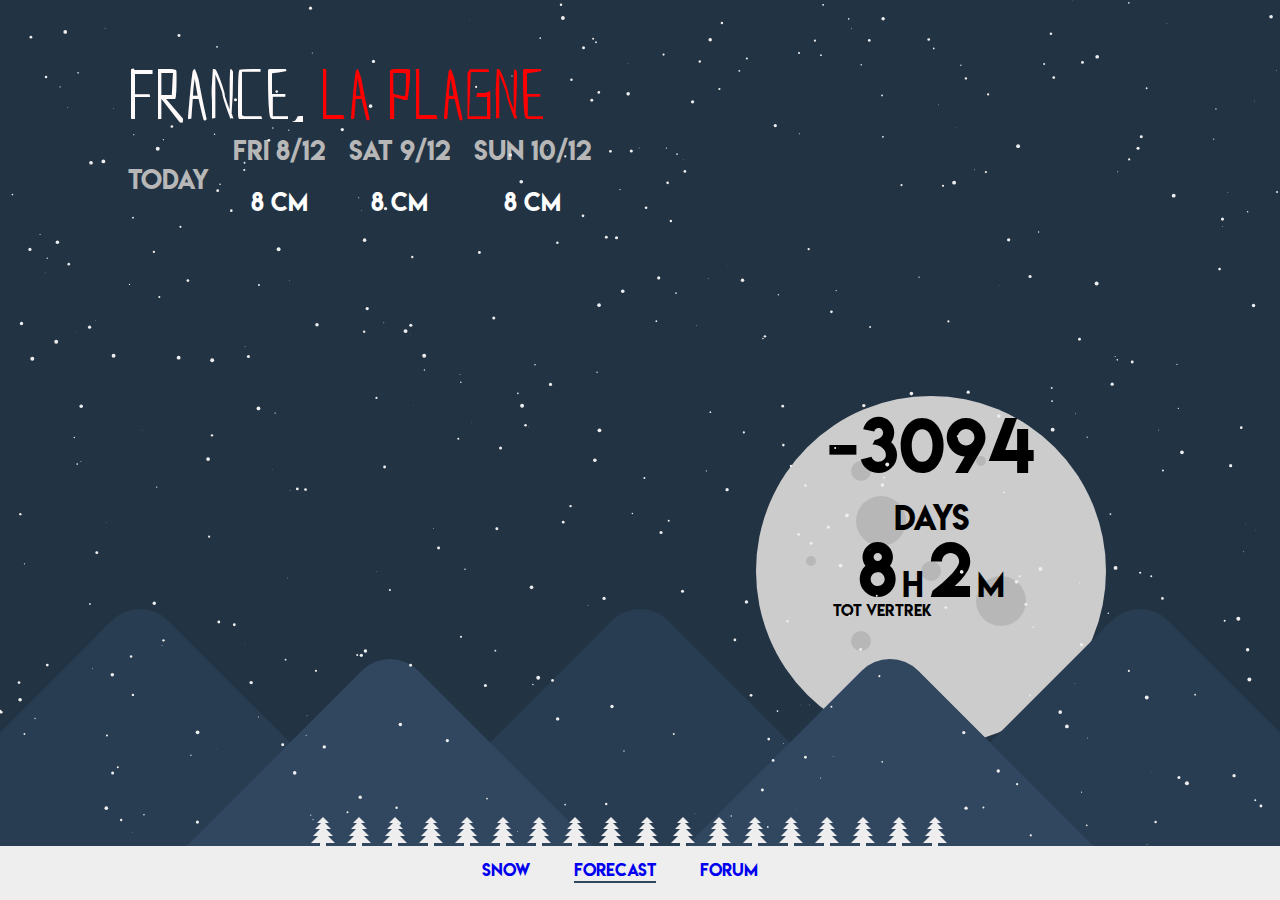
==== forecast.html @ 16a93467 "files direct in map" ====
<!DOCTYPE html>
<html>
<head>
  <meta charset="UTF-8">
  <title>
      Forecast - La Plagne Countdown
  </title>
      <link rel="stylesheet" href="css/style.css">
      <link rel="stylesheet" href="css/contentstyle.css">
      <meta name="viewport" content="width=device-width, initial-scale=1.0"/>
      <script src="https://ajax.googleapis.com/ajax/libs/jquery/1.11.3/jquery.min.js"></script>
</head>

<body>
  <div class='landscape'>
  <div class='moon'></div>
  <div class='hills'>
    <div></div>
    <div></div>
    <div></div>
    <div></div>
    <div></div>
  </div>
  <div class='tree'>
    <div>
      <span></span>
    </div>
    <div>
      <span></span>
    </div>
    <div>
      <span></span>
    </div>
    <div>
      <span></span>
    </div>
    <div>
      <span></span>
    </div>
    <div>
      <span></span>
    </div>
    <div>
      <span></span>
    </div>
    <div>
      <span></span>
    </div>
    <div>
      <span></span>
    </div>
    <div>
      <span></span>
    </div>
    <div>
      <span></span>
    </div>
    <div>
      <span></span>
    </div>
    <div>
      <span></span>
    </div>
    <div>
      <span></span>
    </div>
    <div>
      <span></span>
    </div>
    <div>
      <span></span>
    </div>
    <div>
      <span></span>
    </div>
    <div>
      <span></span>
    </div>
  </div>
  <div class="content">
      <span id='major-title'>France, </span>
      <span id='major-title-red'>La Plagne</span>
      <div class='forecast-content'>
          <span class="forecast-item">
              <p id="daytoday" class="date">TODAY</p>
              <img id="imgtoday" class="weathericon">
              <p id="cmtoday" class="cmtext"></p>
              <p id="temptoday" class="cmtext"></p>
              <p id="freeztoday" class="cmtext"></p>
          </span>
          <span class="forecast-item">
                <p id="dayadd1" class="date">FRI 8/12</p>
                <img id="imgadd1" class="weathericon">
                <p id="cmadd1" class="cmtext">8 cM</p>
                <p id="tempadd1" class="cmtext"></p>
                <p id="freezadd1" class="cmtext"></p>
            </span>
            <span class="forecast-item">
                    <p id="dayadd2" class="date">SAT 9/12</p>
                    <img id="imgadd2" class="weathericon">
                    <p id="cmadd2" class="cmtext">8 cM</p>
                    <p id="tempadd2" class="cmtext"></p>
                    <p id="freezadd2" class="cmtext"></p>
                </span>
                <span class="forecast-item">
                        <p id="dayadd3" class="date">SUN 10/12</p>
                        <img id="imgadd3" class="weathericon">
                        <p id="cmadd3" class="cmtext">8 cM</p>
                        <p id="tempadd3" class="cmtext"></p>
                        <p id="freezadd3" class="cmtext"></p>
                    </span>
      </div>
    </div>
  <div class="countdown">
    <span id="daysto" class="countdownbig">96</span>
    <span class="countdownlittle">DAYS</span>
    <p id="countdownsec">
      <span id="hrsto" class="countdownbig">2</span>
      <span class="countdownlittle">H</span>
      <span id="minto" class="countdownbig">54</span>
      <span class="countdownlittle">M</span>
    </p>
    <p id="kleintotvertrek">TOT VERTREK</p>
    
  </div>
</div>
<div id="nav">
        <a href="index.html"  >SNOW</a>
        <a href="forecast.html" style="border-bottom: 2px solid #30475f;">FORECAST</a>
        <a href="form.html" >FORUM</a>
      </div>
<canvas id='snow'></canvas>
  
    <script  src="js/index.js"></script>
    <script  src="js/api.js"></script>

</body>
</html>
---- css/style.css ----
* {
  margin: 0;
  padding: 0;
  box-sizing: border-box;
}

*:before, *:after {
  content: '';
  display: block;
  position: absolute;
}

html, body {
  height: 100%;
  background: #eee;
  overflow: hidden;
}

.landscape {
  position: relative;
  height: 94%;
  background: #234;
  overflow: hidden;
}

.moon {
  position: absolute;
  left: 63%;
  bottom: 100px;
  width: 350px;
  height: 350px;
  margin: 0 0 0 -50px;
  border-radius: 50%;
  background: #ccc;
}

.moon:after {
  top: 100px;
  left: 100px;
  width: 50px;
  height: 50px;
  border-radius: 50%;
  background: rgba(0, 0, 0, 0.1);
  box-shadow: 120px 80px 0 rgba(0, 0, 0, 0.1), 100px -60px 0 -20px rgba(0, 0, 0, 0.1), -70px 40px 0 -20px rgba(0, 0, 0, 0.1), -20px -50px 0 -15px rgba(0, 0, 0, 0.1), -20px 120px 0 -15px rgba(0, 0, 0, 0.1), 50px 50px 0 -15px rgba(0, 0, 0, 0.1);
}

.tree {
  position: absolute;
  left: 50%;
  bottom: 0;
  margin: 0 0 0 -320px;
}

.tree div {
  position: relative;
  float: left;
  display: block;
  width: 6px;
  height: 8px;
  margin: 0 30px -5px 0;
  background: #eee;
}

.tree div:before {
  bottom: 8px;
  border: solid transparent;
  content: " ";
  height: 0;
  width: 0;
  position: absolute;
  border-bottom-color: #eee;
  border-width: 12px;
  left: 50%;
  margin-left: -12px;
}

.tree div:after {
  bottom: 15px;
  border: solid transparent;
  content: " ";
  height: 0;
  width: 0;
  position: absolute;
  border-bottom-color: #eee;
  border-width: 10px;
  left: 50%;
  margin-left: -10px;
}

.tree div span:before {
  bottom: 22px;
  border: solid transparent;
  content: " ";
  height: 0;
  width: 0;
  position: absolute;
  border-bottom-color: #eee;
  border-width: 8px;
  left: 50%;
  margin-left: -8px;
}

.tree div span:after {
  bottom: 28px;
  border: solid transparent;
  content: " ";
  height: 0;
  width: 0;
  position: absolute;
  border-bottom-color: #eee;
  border-width: 6px;
  left: 50%;
  margin-left: -6px;
}

.hills {
  position: absolute;
  left: 50%;
  bottom: 0;
}

.hills div {
  overflow: hidden;
  border-radius: 8%;
  transform: rotate(45deg);
}

.hills div:nth-child(1),
.hills div:nth-child(2),
.hills div:nth-child(3) {
  position: absolute;
  bottom: -350px;
  width: 500px;
  height: 500px;
  background: #293d52;
}

.hills div:nth-child(1) {
  left: -750px;
}

.hills div:nth-child(2) {
  left: -250px;
}

.hills div:nth-child(3) {
  left: 250px;
}

.hills div:nth-child(4),
.hills div:nth-child(5) {
  position: absolute;
  bottom: -400px;
  left: -600px;
  width: 500px;
  height: 500px;
  background: #30475f;
}

.hills div:nth-child(4) {
  left: -500px;
}

.hills div:nth-child(5) {
  left: 0;
}

canvas {
  position: absolute;
  top: 0;
  left: 0;
  z-index: 1;
}

/* Codepen Preview Mode */
@media only screen and (max-height: 450px) {
  .landscape {
    margin-top: -270px;
  }
}
---- css/contentstyle.css ----
/* *{
    overflow: scroll;
    -webkit-overflow-scrolling: touch;
} */
body{
    padding: 0;
    margin: 0;
}

@font-face {
    font-family: snoww;
    src: url(fonts/SNOW.ttf);
}

@font-face {
    font-family: lemonmilk;
    src: url(fonts/LemonMilk.otf);
}

#major-title{
    color: snow;
    font-family: snoww;
    font-size: 55px;

}

#major-title-red{
    color: red;
    font-family: snoww;
    font-size: 55px;

}

.content {
    position: absolute ;
    top: 8% ;
    left: 10%;
}

#snow{
    pointer-events: none ;
}

.countdown{
    position: absolute;
    left: 63%;
    bottom: 225px;
    font-family: lemonmilk;
    /* border: 1px solid red; */
    width: 250px;
    text-align: center;
}


.countdownbig{
    font-size: 70px;
}

.countdownlittle{
    font-size: 32px;
}

#countdownsec{
    margin-top: -20px;
}

#kleintotvertrek{
    font-size: 15px;
    text-align: left;
    padding-left: 27px;
    margin-top: -20px;
}

.mid-content{
    margin-top: 60px ;
    margin-left: 20px;
    /* border: 1px solid red; */
}

.mountain-height{
    /* border: 1px solid red; */
}

#freshsnow{
    font-family: lemonmilk;
    font-size: 15px;
    color: red;
    vertical-align: top;
}

.village-height{
    margin-top: 30px;
    /* border: 1px solid red; */
}

#img-mountain{
    vertical-align: middle;
    height: 25%;
    width: 25%;
}

#img-village{
    vertical-align: middle;
    height: 22%;
    width: 22%;
    margin-left: 8px;
    margin-right: 8px;
    padding-bottom: 8px;
}

.amountcmtext{
    color: snow;
    font-family: snoww;
    font-size: 40px;
    vertical-align: bottom;
    margin-left: 35px;
}

#reportday{
    color: white;
    margin-left: 5px;
}

.date{
    font-family: lemonmilk;
    font-size: 25px;
    color: #b7b7b7;
}

.cmtext{
    font-family: lemonmilk;
    font-size: 23px;
    color: white;
}

.forecast-item{
    display: inline-block;
    text-align: center;
    padding-right: 20px;
    /* border: 1px solid red; */
}

.forecast-content{
    
}

.weathericon{
    /* border: 1px solid red; */
    height: 80%;
    width: 80%;
}

.form-content{
    margin-top: 60px ;
    margin-left: 20px;
    font-family: lemonmilk;
}

.cursor {
    color: white;
}

textarea{
    background: transparent;
    border: none;
    outline: none;
    color: white;
    font-family: lemonmilk;
    font-size: 23px;
    width: 270px;
}

.message-title{
    color: #b7b7b7;
}

#inputname{
    background: transparent;
    border: none;
    outline: none;
    color: white;
    font-family: lemonmilk;
    font-size: 23px;
    width: 270px;
    margin-bottom: 15px;
    /* border: 1px solid red; */
}

#Message-title{
    color: white;
    font-size: 30px;
}

.nameimg{
    width: 10%;
    height: 10%;
    vertical-align: bottom;
}

#addbutton{
    padding: 6px;
    padding-left: 10px;
    padding-right: 11px;
    padding-top: 11px;
    margin-top: 30px;
    border-radius: 10px;
    background: transparent;
    border: 1px solid white;
    outline: none;
    color: white ;
    font-family: snoww;
    font-size: 23px;
    cursor: pointer;
}

#addbutton:hover{
    background: white;
    color: #30475f;
}

#addmessageform{
    /* border: 1px solid red; */
    width: 280px;
    display: inline-block;
    margin-right: 50px;
}

#commentsvak{
    display: inline-block;
    vertical-align: top;
    overflow: auto;
    height: 280px;
    /* border: 1px solid red; */
}
#commentsvak::-webkit-scrollbar { 
    display: none;
}

.commentitem{
    background-color: #b7b7b7;
    opacity: 1;
    width: 350px;
    border-radius: 4px;
    margin-bottom: 20px;
}

#comment{
    padding: 10px;
}

#bywhen{
    padding: 10px;
    font-size: 10px;
    color: #30475f;
    padding-bottom: 23px;
}

#commentname{
    float: left;
}

#commenttime{
    float: right;
}

#nav a{
    display: inline-block;
    bottom: 0px;
    font-family: lemonmilk;
    margin-right: 40px;
}

#nav a:link{
    text-decoration: none;
}

#nav a:hover{
    border-bottom: 2px solid #30475f;
}

#nav a:visited{
    text-decoration: none;
    color: black;
}

#nav{
    /* border: 1px solid red; */
    text-align: center;
    margin-top: 12px;
    vertical-align: bottom;
}
@media only screen and (min-width: 1350px) {
    .forecast-content{
        /* border: 1px solid red; */
        display: table;
        table-layout: fixed;
        margin-top: 60px ;
        margin-left: -10px;
    }
    
}
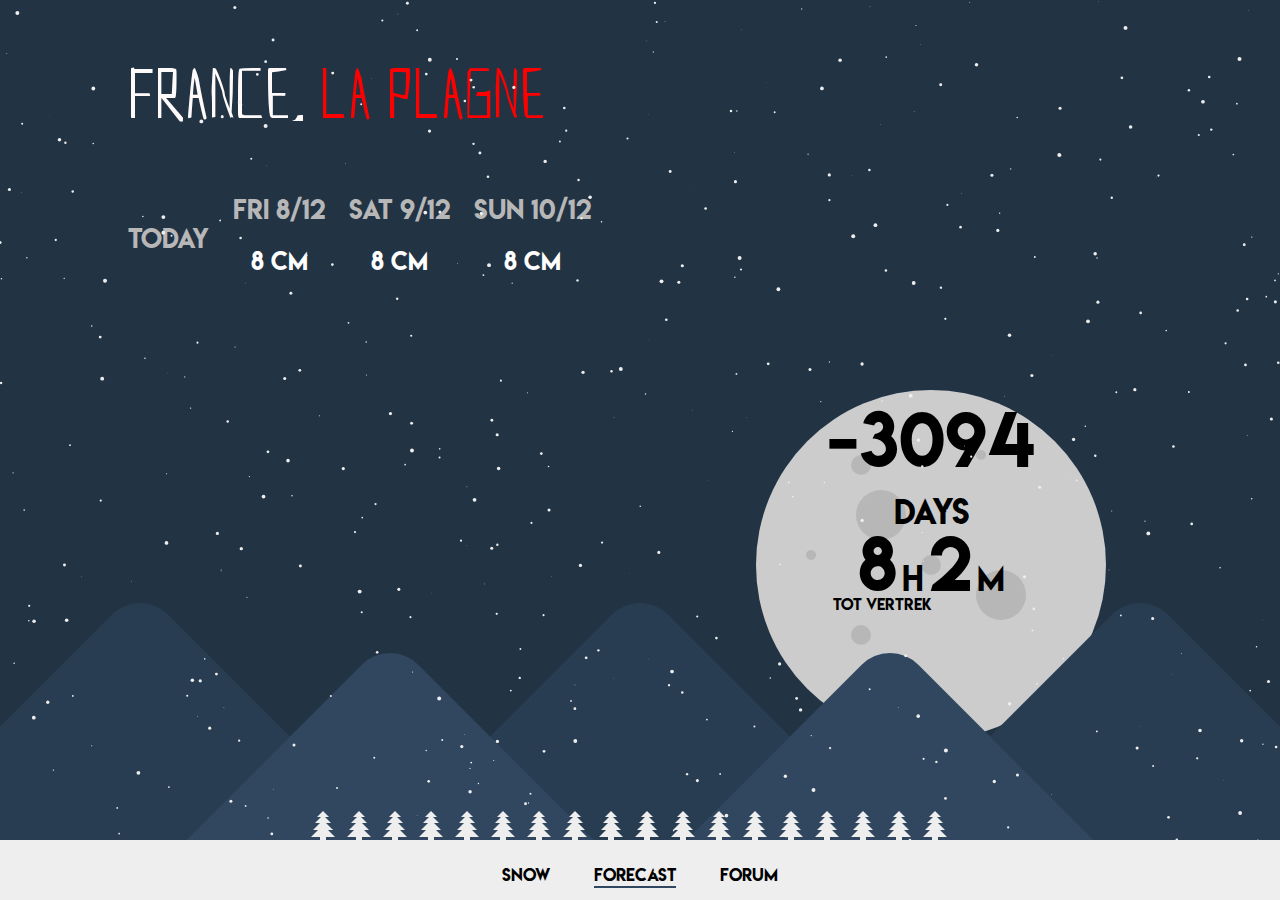
==== commit 6b478196: "mobile inorde" ====
--- a/forecast.html
+++ b/forecast.html
@@ -1,5 +1,5 @@
 <!DOCTYPE html>
-<html>
+<html id="forecast">
 <head>
   <meta charset="UTF-8">
   <title>
@@ -77,7 +77,7 @@
       <span></span>
     </div>
   </div>
-  <div class="content">
+  <section class="content">
       <span id='major-title'>France, </span>
       <span id='major-title-red'>La Plagne</span>
       <div class='forecast-content'>
@@ -110,7 +110,7 @@
                         <p id="freezadd3" class="cmtext"></p>
                     </span>
       </div>
-    </div>
+    </section>
   <div class="countdown">
     <span id="daysto" class="countdownbig">96</span>
     <span class="countdownlittle">DAYS</span>
@@ -127,7 +127,7 @@
 <div id="nav">
         <a href="index.html"  >SNOW</a>
         <a href="forecast.html" style="border-bottom: 2px solid #30475f;">FORECAST</a>
-        <a href="form.html" >FORUM</a>
+        <a href="form.html" style="margin-right: 0px;">FORUM</a>
       </div>
 <canvas id='snow'></canvas>
   
--- a/css/style.css
+++ b/css/style.css
@@ -13,12 +13,11 @@
 html, body {
   height: 100%;
   background: #eee;
-  overflow: hidden;
 }
 
 .landscape {
   position: relative;
-  height: 94%;
+  height: 93.3%;
   background: #234;
   overflow: hidden;
 }
@@ -173,8 +172,74 @@
 }
 
 /* Codepen Preview Mode */
-@media only screen and (max-height: 450px) {
+@media only screen and (max-width: 1276px) and (min-width: 760px) {
+
+  #forecast, #forecast body {
+    height: 1000px;
+    background: #eee;
+  }
+
+  #form, #form body {
+    height: 1050px;
+    background: #eee;
+  }
+
   .landscape {
-    margin-top: -270px;
-  }
-}
+    position: relative;
+    height: 95%;
+    background: #234;
+    overflow: hidden;
+  }
+
+}
+
+@media only screen and (max-width: 760px){
+  
+    #forecast, #forecast body {
+      height: 1300px;
+      background: #eee;
+    }
+
+    #index, #index body {
+      height: 940px;
+      background: #eee;
+    }
+
+    #form, #form body {
+      height: 1380px;
+      background: #eee;
+    }
+
+     .moon {
+      position: absolute;
+      left: 10%;
+      bottom: 100px;
+      width: 350px;
+      height: 350px;
+      margin: 0 0 0 0;
+      border-radius: 50%;
+      background: #ccc;
+    }
+
+    #index .landscape {
+      position: relative;
+      height: 94.5%;
+      background: #234;
+      overflow: hidden;
+    }
+
+    #forecast .landscape {
+      position: relative;
+      height: 96%;
+      background: #234;
+      overflow: hidden;
+    }
+
+    #form .landscape {
+      position: relative;
+      height: 96.5%;
+      background: #234;
+      overflow: hidden;
+    }
+  
+  }
--- a/css/contentstyle.css
+++ b/css/contentstyle.css
@@ -137,11 +137,12 @@
     display: inline-block;
     text-align: center;
     padding-right: 20px;
+    padding-bottom: 40px;
     /* border: 1px solid red; */
 }
 
 .forecast-content{
-    
+    margin-top: 60px ;
 }
 
 .weathericon{
@@ -203,6 +204,7 @@
     padding-right: 11px;
     padding-top: 11px;
     margin-top: 30px;
+    margin-bottom: 40px;
     border-radius: 10px;
     background: transparent;
     border: 1px solid white;
@@ -239,7 +241,8 @@
 .commentitem{
     background-color: #b7b7b7;
     opacity: 1;
-    width: 350px;
+    width: 270px;
+    margin-right: 40px;
     border-radius: 4px;
     margin-bottom: 20px;
 }
@@ -272,6 +275,7 @@
 
 #nav a:link{
     text-decoration: none;
+    color: black;
 }
 
 #nav a:hover{
@@ -285,17 +289,63 @@
 
 #nav{
     /* border: 1px solid red; */
+    padding-top: 13px;
+    padding-bottom: 12px;
     text-align: center;
-    margin-top: 12px;
-    vertical-align: bottom;
-}
-@media only screen and (min-width: 1350px) {
-    .forecast-content{
+    background-color: #eee;
+    /* border: 1px solid red; */
+    position: fixed;
+    bottom: 0;
+    width: 100%;
+}
+
+@media only screen and (min-width: 1276px){
+
+    #nav{
         /* border: 1px solid red; */
-        display: table;
-        table-layout: fixed;
-        margin-top: 60px ;
-        margin-left: -10px;
+        padding-top: 0px;
+    }
+
+    
     }
     
-}+    @media only screen and (max-width: 760px){
+      
+
+
+        .countdown{
+            position: absolute;
+            left: 10%;
+            margin-left: 55px;
+            bottom: 240px;
+            font-family: lemonmilk;
+            /* border: 1px solid red; */
+            width: 240px;
+            text-align: center;
+        }
+
+        #major-title{
+            font-size: 46px;
+        
+        }
+        
+        #major-title-red{
+            font-size: 46px;
+        
+        }
+
+        #index .content {
+            top: 7% ;
+            /* left: 10%; */
+        }
+
+        .content {
+            top: 5% ;
+            /* left: 10%; */
+        }
+        
+        #commentsvak{
+            height: 350px;
+        }
+      
+      }